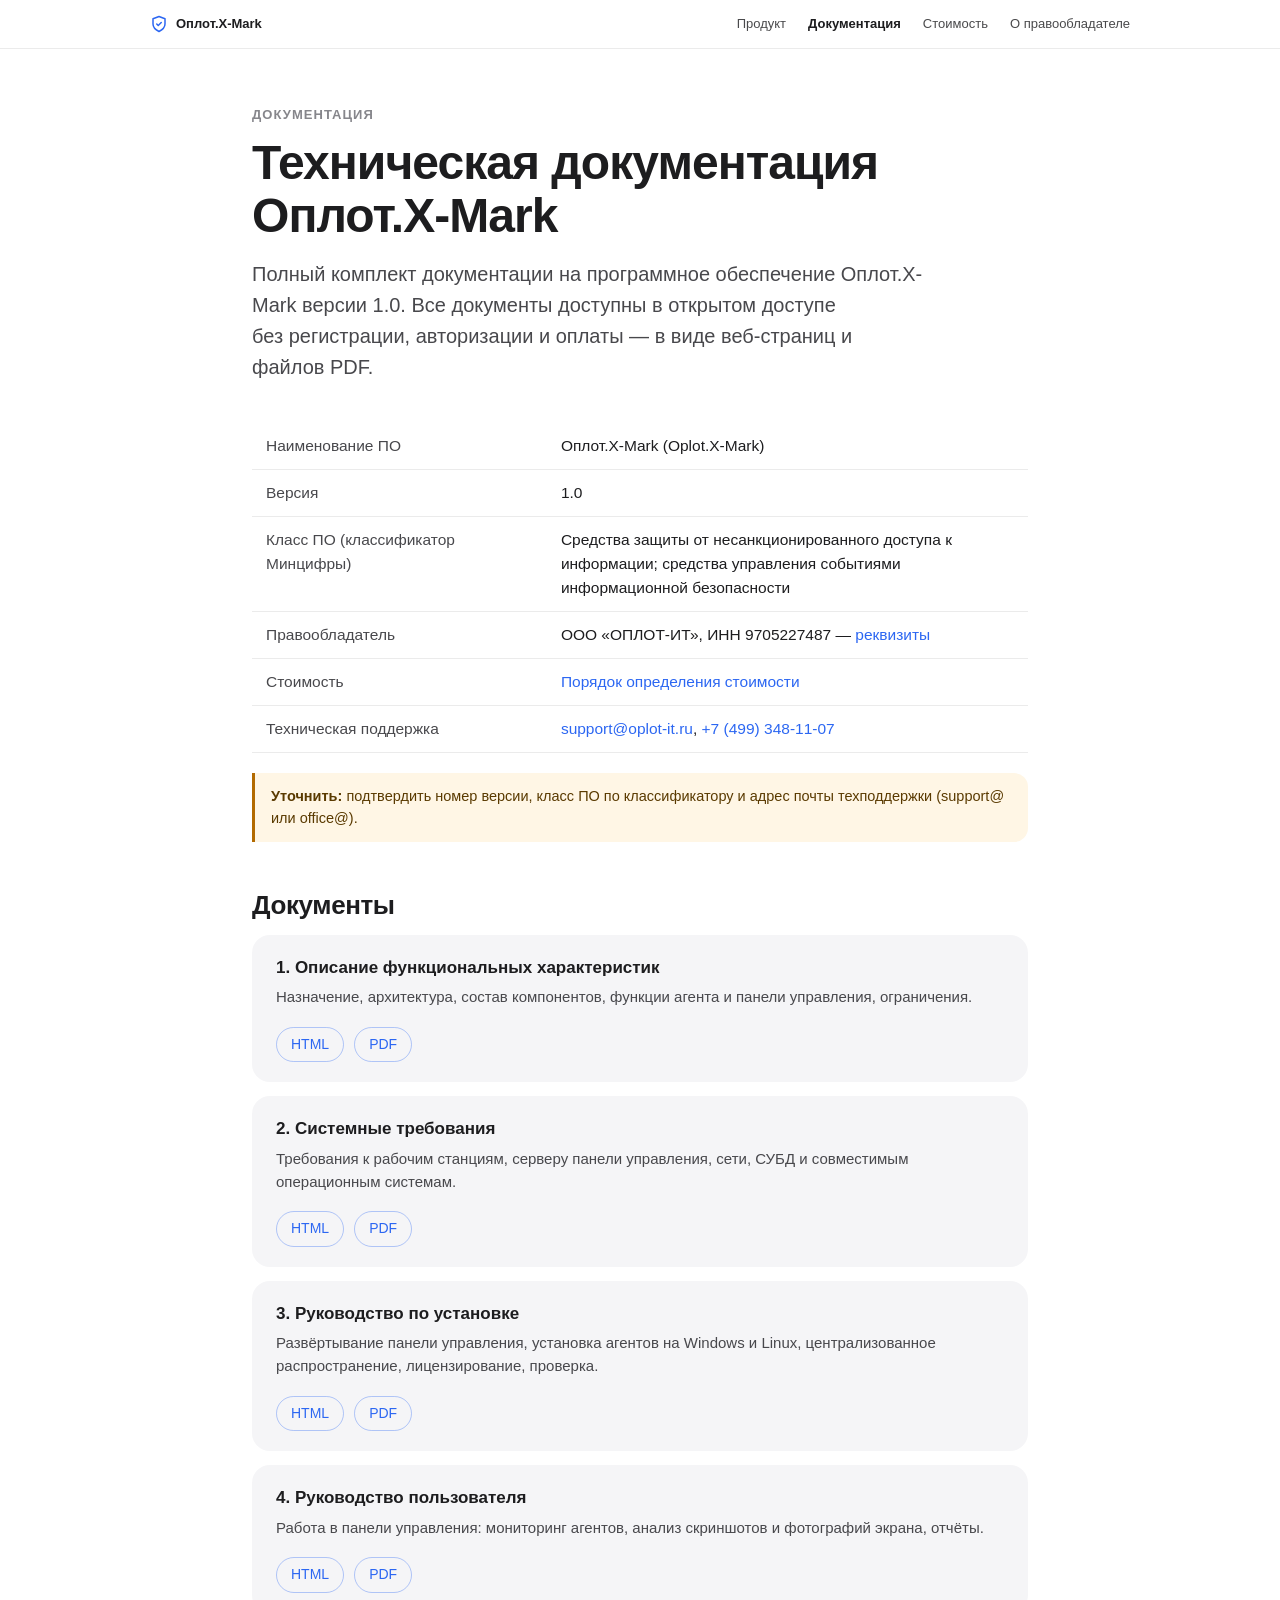
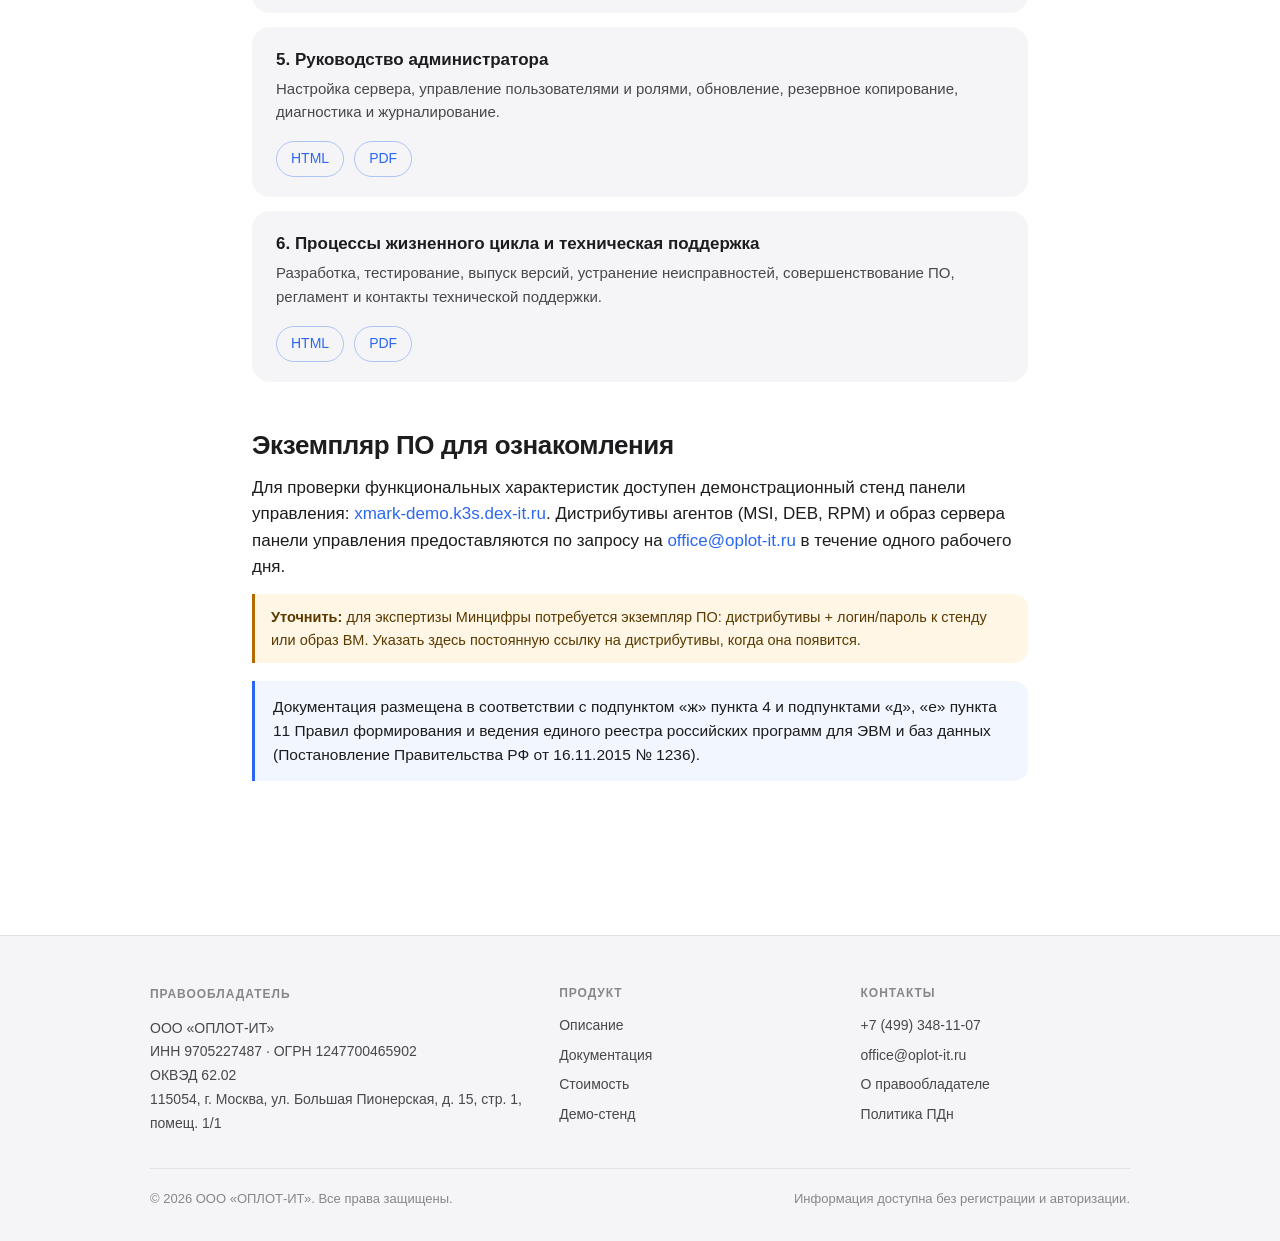
==== docs/index.html @ b3dbf7b7 "Prepare site for Russian software registry submission Add company details, pricing policy, privacy p" ====
<!DOCTYPE html>
<html lang="ru">
<head>
  <meta charset="utf-8">
  <meta name="viewport" content="width=device-width, initial-scale=1">
  <title>Документация — Оплот.X-Mark</title>
  <meta name="description" content="Техническая документация на программное обеспечение Оплот.X-Mark: функциональные характеристики, системные требования, руководство по установке, руководство пользователя, руководство администратора, процессы жизненного цикла и техническая поддержка. Доступна без регистрации.">
  <link rel="stylesheet" href="../assets/site.css">
</head>
<body>

<header class="site-header">
  <nav>
    <a class="brand" href="../">
      <svg viewBox="0 0 24 24" fill="none" stroke="#2C67F2" stroke-width="2" stroke-linecap="round" stroke-linejoin="round"><path d="M12 22s8-4 8-10V5l-8-3-8 3v7c0 6 8 10 8 10z"/><path d="M9 12l2 2 4-4"/></svg>
      Оплот.X-Mark
    </a>
    <div class="links">
      <a href="../">Продукт</a>
      <a href="./" class="active">Документация</a>
      <a href="../price.html">Стоимость</a>
      <a href="../company.html">О правообладателе</a>
    </div>
  </nav>
</header>

<main class="page">
  <div class="eyebrow">Документация</div>
  <h1>Техническая документация Оплот.X-Mark</h1>
  <p class="lead">Полный комплект документации на программное обеспечение Оплот.X-Mark версии 1.0. Все документы доступны в открытом доступе без регистрации, авторизации и оплаты — в виде веб-страниц и файлов PDF.</p>

  <div class="table-wrap">
    <table class="kv">
      <tbody>
        <tr><td>Наименование ПО</td><td>Оплот.X-Mark (Oplot.X-Mark)</td></tr>
        <tr><td>Версия</td><td>1.0</td></tr>
        <tr><td>Класс ПО (классификатор Минцифры)</td><td>Средства защиты от несанкционированного доступа к информации; средства управления событиями информационной безопасности</td></tr>
        <tr><td>Правообладатель</td><td>ООО «ОПЛОТ-ИТ», ИНН 9705227487 — <a href="../company.html">реквизиты</a></td></tr>
        <tr><td>Стоимость</td><td><a href="../price.html">Порядок определения стоимости</a></td></tr>
        <tr><td>Техническая поддержка</td><td><a href="mailto:support@oplot-it.ru">support@oplot-it.ru</a>, <a href="tel:+74993481107">+7 (499) 348-11-07</a></td></tr>
      </tbody>
    </table>
  </div>
  <p class="todo">подтвердить номер версии, класс ПО по классификатору и адрес почты техподдержки (support@ или office@).</p>

  <h2>Документы</h2>
  <ul class="doc-list">
    <li>
      <div>
        <div class="name">1. Описание функциональных характеристик</div>
        <div class="desc">Назначение, архитектура, состав компонентов, функции агента и панели управления, ограничения.</div>
      </div>
      <div class="files"><a class="btn ghost" href="functional.html">HTML</a><a class="btn ghost" href="pdf/xmark-functional.pdf">PDF</a></div>
    </li>
    <li>
      <div>
        <div class="name">2. Системные требования</div>
        <div class="desc">Требования к рабочим станциям, серверу панели управления, сети, СУБД и совместимым операционным системам.</div>
      </div>
      <div class="files"><a class="btn ghost" href="requirements.html">HTML</a><a class="btn ghost" href="pdf/xmark-requirements.pdf">PDF</a></div>
    </li>
    <li>
      <div>
        <div class="name">3. Руководство по установке</div>
        <div class="desc">Развёртывание панели управления, установка агентов на Windows и Linux, централизованное распространение, лицензирование, проверка.</div>
      </div>
      <div class="files"><a class="btn ghost" href="install.html">HTML</a><a class="btn ghost" href="pdf/xmark-install.pdf">PDF</a></div>
    </li>
    <li>
      <div>
        <div class="name">4. Руководство пользователя</div>
        <div class="desc">Работа в панели управления: мониторинг агентов, анализ скриншотов и фотографий экрана, отчёты.</div>
      </div>
      <div class="files"><a class="btn ghost" href="user-guide.html">HTML</a><a class="btn ghost" href="pdf/xmark-user-guide.pdf">PDF</a></div>
    </li>
    <li>
      <div>
        <div class="name">5. Руководство администратора</div>
        <div class="desc">Настройка сервера, управление пользователями и ролями, обновление, резервное копирование, диагностика и журналирование.</div>
      </div>
      <div class="files"><a class="btn ghost" href="admin-guide.html">HTML</a><a class="btn ghost" href="pdf/xmark-admin-guide.pdf">PDF</a></div>
    </li>
    <li>
      <div>
        <div class="name">6. Процессы жизненного цикла и техническая поддержка</div>
        <div class="desc">Разработка, тестирование, выпуск версий, устранение неисправностей, совершенствование ПО, регламент и контакты технической поддержки.</div>
      </div>
      <div class="files"><a class="btn ghost" href="lifecycle.html">HTML</a><a class="btn ghost" href="pdf/xmark-lifecycle.pdf">PDF</a></div>
    </li>
  </ul>

  <h2>Экземпляр ПО для ознакомления</h2>
  <p>Для проверки функциональных характеристик доступен демонстрационный стенд панели управления: <a href="https://xmark-demo.k3s.dex-it.ru" target="_blank" rel="noopener">xmark-demo.k3s.dex-it.ru</a>. Дистрибутивы агентов (MSI, DEB, RPM) и образ сервера панели управления предоставляются по запросу на <a href="mailto:office@oplot-it.ru">office@oplot-it.ru</a> в течение одного рабочего дня.</p>
  <p class="todo">для экспертизы Минцифры потребуется экземпляр ПО: дистрибутивы + логин/пароль к стенду или образ ВМ. Указать здесь постоянную ссылку на дистрибутивы, когда она появится.</p>

  <div class="note">Документация размещена в соответствии с подпунктом «ж» пункта 4 и подпунктами «д», «е» пункта 11 Правил формирования и ведения единого реестра российских программ для ЭВМ и баз данных (Постановление Правительства РФ от 16.11.2015 № 1236).</div>
</main>

<footer class="site-footer">
  <div class="inner">
    <div class="cols">
      <div class="req">
        <h5>Правообладатель</h5>
        ООО «ОПЛОТ-ИТ»<br>
        ИНН 9705227487 · ОГРН 1247700465902<br>
        ОКВЭД 62.02<br>
        115054, г. Москва, ул. Большая Пионерская, д. 15, стр. 1, помещ. 1/1
      </div>
      <div>
        <h5>Продукт</h5>
        <a href="../">Описание</a>
        <a href="./">Документация</a>
        <a href="../price.html">Стоимость</a>
        <a href="https://xmark-demo.k3s.dex-it.ru" target="_blank" rel="noopener">Демо-стенд</a>
      </div>
      <div>
        <h5>Контакты</h5>
        <a href="tel:+74993481107">+7 (499) 348-11-07</a>
        <a href="mailto:office@oplot-it.ru">office@oplot-it.ru</a>
        <a href="../company.html">О правообладателе</a>
        <a href="../privacy.html">Политика ПДн</a>
      </div>
    </div>
    <div class="bottom">
      <span>© 2026 ООО «ОПЛОТ-ИТ». Все права защищены.</span>
      <span>Информация доступна без регистрации и авторизации.</span>
    </div>
  </div>
</footer>

</body>
</html>
---- assets/site.css ----
/* Оплот.X-Mark — общие стили статических страниц (документация, реквизиты, стоимость) */
:root {
  --ink: #1D1D1F;
  --muted: #48484C;
  --faint: #86868B;
  --line: rgba(0, 0, 0, 0.08);
  --bg: #ffffff;
  --panel: #F5F5F7;
  --accent: #2C67F2;
  --accent-2: #62CFF4;
  --ok: #1d9d43;
  --warn: #b26a00;
  --warn-bg: #fff6e5;
  --radius: 24px;
}

* { box-sizing: border-box; margin: 0; padding: 0; }
html { -webkit-text-size-adjust: 100%; }
body {
  font-family: -apple-system, BlinkMacSystemFont, "Inter", "Segoe UI", Roboto, sans-serif;
  color: var(--ink);
  background: var(--bg);
  line-height: 1.55;
  font-size: 17px;
  -webkit-font-smoothing: antialiased;
}
a { color: var(--accent); text-decoration: none; }
a:hover { text-decoration: underline; }

/* ---------- шапка ---------- */
.site-header {
  position: sticky; top: 0; z-index: 10;
  background: rgba(255, 255, 255, 0.85);
  backdrop-filter: saturate(180%) blur(20px);
  -webkit-backdrop-filter: saturate(180%) blur(20px);
  border-bottom: 1px solid var(--line);
}
.site-header nav {
  max-width: 1024px; margin: 0 auto; padding: 0 22px; height: 48px;
  display: flex; align-items: center; justify-content: space-between; gap: 24px;
  font-size: 13px;
}
.site-header .brand { display: flex; align-items: center; gap: 8px; font-weight: 600; color: var(--ink); }
.site-header .brand svg { width: 18px; height: 18px; }
.site-header .links { display: flex; gap: 22px; flex-wrap: wrap; }
.site-header .links a { color: var(--ink); opacity: 0.8; }
.site-header .links a:hover { opacity: 1; text-decoration: none; }
.site-header .links a.active { opacity: 1; font-weight: 600; }

/* ---------- контейнеры ---------- */
.page { max-width: 820px; margin: 0 auto; padding: 56px 22px 96px; }
.page.wide { max-width: 1024px; }
.eyebrow { font-size: 13px; font-weight: 600; text-transform: uppercase; letter-spacing: 0.08em; color: var(--faint); margin-bottom: 12px; }
h1 { font-size: clamp(32px, 5vw, 48px); font-weight: 700; letter-spacing: -0.02em; line-height: 1.1; margin: 0 0 16px; }
.lead { font-size: 20px; color: var(--muted); margin-bottom: 40px; max-width: 680px; text-wrap: pretty; }
h2 { font-size: 26px; font-weight: 700; letter-spacing: -0.015em; margin: 48px 0 14px; line-height: 1.2; }
h3 { font-size: 19px; font-weight: 600; letter-spacing: -0.01em; margin: 28px 0 10px; }
h4 { font-size: 17px; font-weight: 600; margin: 20px 0 8px; }
p { margin: 0 0 14px; }
ul, ol { margin: 0 0 16px 24px; }
li { margin-bottom: 6px; }
li > ul, li > ol { margin-top: 6px; }
code { font-family: "JetBrains Mono", ui-monospace, SFMono-Regular, Menlo, monospace; font-size: 0.9em; background: var(--panel); padding: 1px 6px; border-radius: 6px; }
pre {
  font-family: "JetBrains Mono", ui-monospace, SFMono-Regular, Menlo, monospace; font-size: 13.5px; line-height: 1.6;
  background: #0A0A0A; color: #F5F5F7; padding: 18px 20px; border-radius: 14px; overflow-x: auto; margin: 0 0 18px;
}
pre code { background: none; padding: 0; color: inherit; font-size: inherit; }
hr { border: 0; border-top: 1px solid var(--line); margin: 40px 0; }
strong { font-weight: 600; }

/* ---------- таблицы ---------- */
.table-wrap { overflow-x: auto; margin: 0 0 20px; }
table { border-collapse: collapse; width: 100%; font-size: 15.5px; }
th, td { text-align: left; vertical-align: top; padding: 11px 14px; border-bottom: 1px solid var(--line); }
th { font-weight: 600; color: var(--muted); font-size: 13px; text-transform: uppercase; letter-spacing: 0.06em; background: var(--panel); }
th:first-child { border-top-left-radius: 12px; }
th:last-child { border-top-right-radius: 12px; }
table.kv td:first-child { color: var(--muted); width: 38%; }

/* ---------- блоки ---------- */
.card { background: var(--panel); border-radius: var(--radius); padding: 28px 30px; margin: 0 0 20px; }
.card h3 { margin-top: 0; }
.grid { display: grid; grid-template-columns: repeat(auto-fit, minmax(240px, 1fr)); gap: 16px; margin: 0 0 24px; }
.grid .card { margin: 0; }
.note { border-left: 3px solid var(--accent); background: rgba(44, 103, 242, 0.06); padding: 14px 18px; border-radius: 0 14px 14px 0; margin: 0 0 18px; font-size: 15.5px; }
.todo { border-left: 3px solid var(--warn); background: var(--warn-bg); color: #5a3a00; padding: 12px 16px; border-radius: 0 14px 14px 0; margin: 0 0 18px; font-size: 14.5px; }
.todo::before { content: "Уточнить: "; font-weight: 700; }
.badge { display: inline-block; font-size: 12px; font-weight: 600; padding: 3px 10px; border-radius: 100px; background: rgba(48, 209, 88, 0.12); color: var(--ok); white-space: nowrap; }
.badge.plan { background: rgba(44, 103, 242, 0.1); color: var(--accent); }
.btn { display: inline-block; background: var(--accent); color: #fff; padding: 10px 22px; border-radius: 100px; font-weight: 500; font-size: 15px; }
.btn:hover { background: #3D8EF0; text-decoration: none; }
.btn.ghost { background: transparent; color: var(--accent); border: 1px solid rgba(44, 103, 242, 0.35); }
.btn.ghost:hover { background: rgba(44, 103, 242, 0.06); }
.actions { display: flex; gap: 12px; flex-wrap: wrap; margin: 20px 0 32px; }

/* ---------- документация ---------- */
.doc-title {
  background: var(--panel); border-radius: var(--radius); padding: 36px 34px; margin: 0 0 40px;
}
.doc-title .eyebrow { margin-bottom: 8px; }
.doc-title h1 { margin-bottom: 8px; }
.doc-title .meta { color: var(--muted); font-size: 15px; display: flex; gap: 18px; flex-wrap: wrap; margin-top: 12px; }
.toc { background: var(--panel); border-radius: 18px; padding: 20px 26px; margin: 0 0 36px; font-size: 15.5px; }
.toc strong { display: block; margin-bottom: 8px; }
.toc ol { margin: 0 0 0 20px; }
.toc li { margin-bottom: 3px; }
.doc-list { list-style: none; margin: 0; padding: 0; display: grid; gap: 14px; }
.doc-list li { background: var(--panel); border-radius: 18px; padding: 20px 24px; margin: 0; display: flex; justify-content: space-between; gap: 18px; align-items: flex-start; flex-wrap: wrap; }
.doc-list .name { font-weight: 600; font-size: 17px; }
.doc-list .desc { color: var(--muted); font-size: 15px; margin-top: 4px; }
.doc-list .files { display: flex; gap: 10px; flex-shrink: 0; }
.doc-list .files a { font-size: 14px; padding: 6px 14px; }
.doc-footer { margin-top: 56px; padding-top: 24px; border-top: 1px solid var(--line); color: var(--faint); font-size: 14px; }

/* ---------- футер ---------- */
.site-footer { background: var(--panel); border-top: 1px solid var(--line); margin-top: 40px; }
.site-footer .inner { max-width: 1024px; margin: 0 auto; padding: 48px 22px 32px; font-size: 14px; color: var(--muted); }
.site-footer .cols { display: grid; grid-template-columns: 1.4fr 1fr 1fr; gap: 32px; margin-bottom: 32px; }
.site-footer .cols h5 { font-size: 12px; text-transform: uppercase; letter-spacing: 0.08em; color: var(--faint); margin: 0 0 12px; }
.site-footer .cols a { color: var(--muted); display: block; margin-bottom: 8px; }
.site-footer .cols a:hover { color: var(--ink); text-decoration: none; }
.site-footer .req { line-height: 1.7; }
.site-footer .bottom { border-top: 1px solid var(--line); padding-top: 20px; display: flex; justify-content: space-between; gap: 16px; flex-wrap: wrap; color: var(--faint); font-size: 13px; }
@media (max-width: 700px) {
  .site-footer .cols { grid-template-columns: 1fr; gap: 22px; }
  .site-header .links { gap: 14px; }
  body { font-size: 16px; }
}

/* ---------- печать / PDF ---------- */
@media print {
  .site-header, .site-footer, .actions, .no-print { display: none !important; }
  body { font-size: 11.5pt; color: #000; }
  .page { max-width: none; padding: 0; }
  .doc-title, .card, .toc, .note { background: #f3f3f3 !important; -webkit-print-color-adjust: exact; print-color-adjust: exact; }
  .todo { background: #fff3d6 !important; -webkit-print-color-adjust: exact; print-color-adjust: exact; }
  pre { background: #111 !important; color: #fff !important; -webkit-print-color-adjust: exact; print-color-adjust: exact; white-space: pre-wrap; }
  h2 { page-break-after: avoid; break-after: avoid; }
  table, pre, .card { page-break-inside: avoid; break-inside: avoid; }
  a { color: #000; }
  a[href^="http"]::after { content: " (" attr(href) ")"; font-size: 0.85em; color: #555; }
  @page { margin: 18mm 16mm; }
}
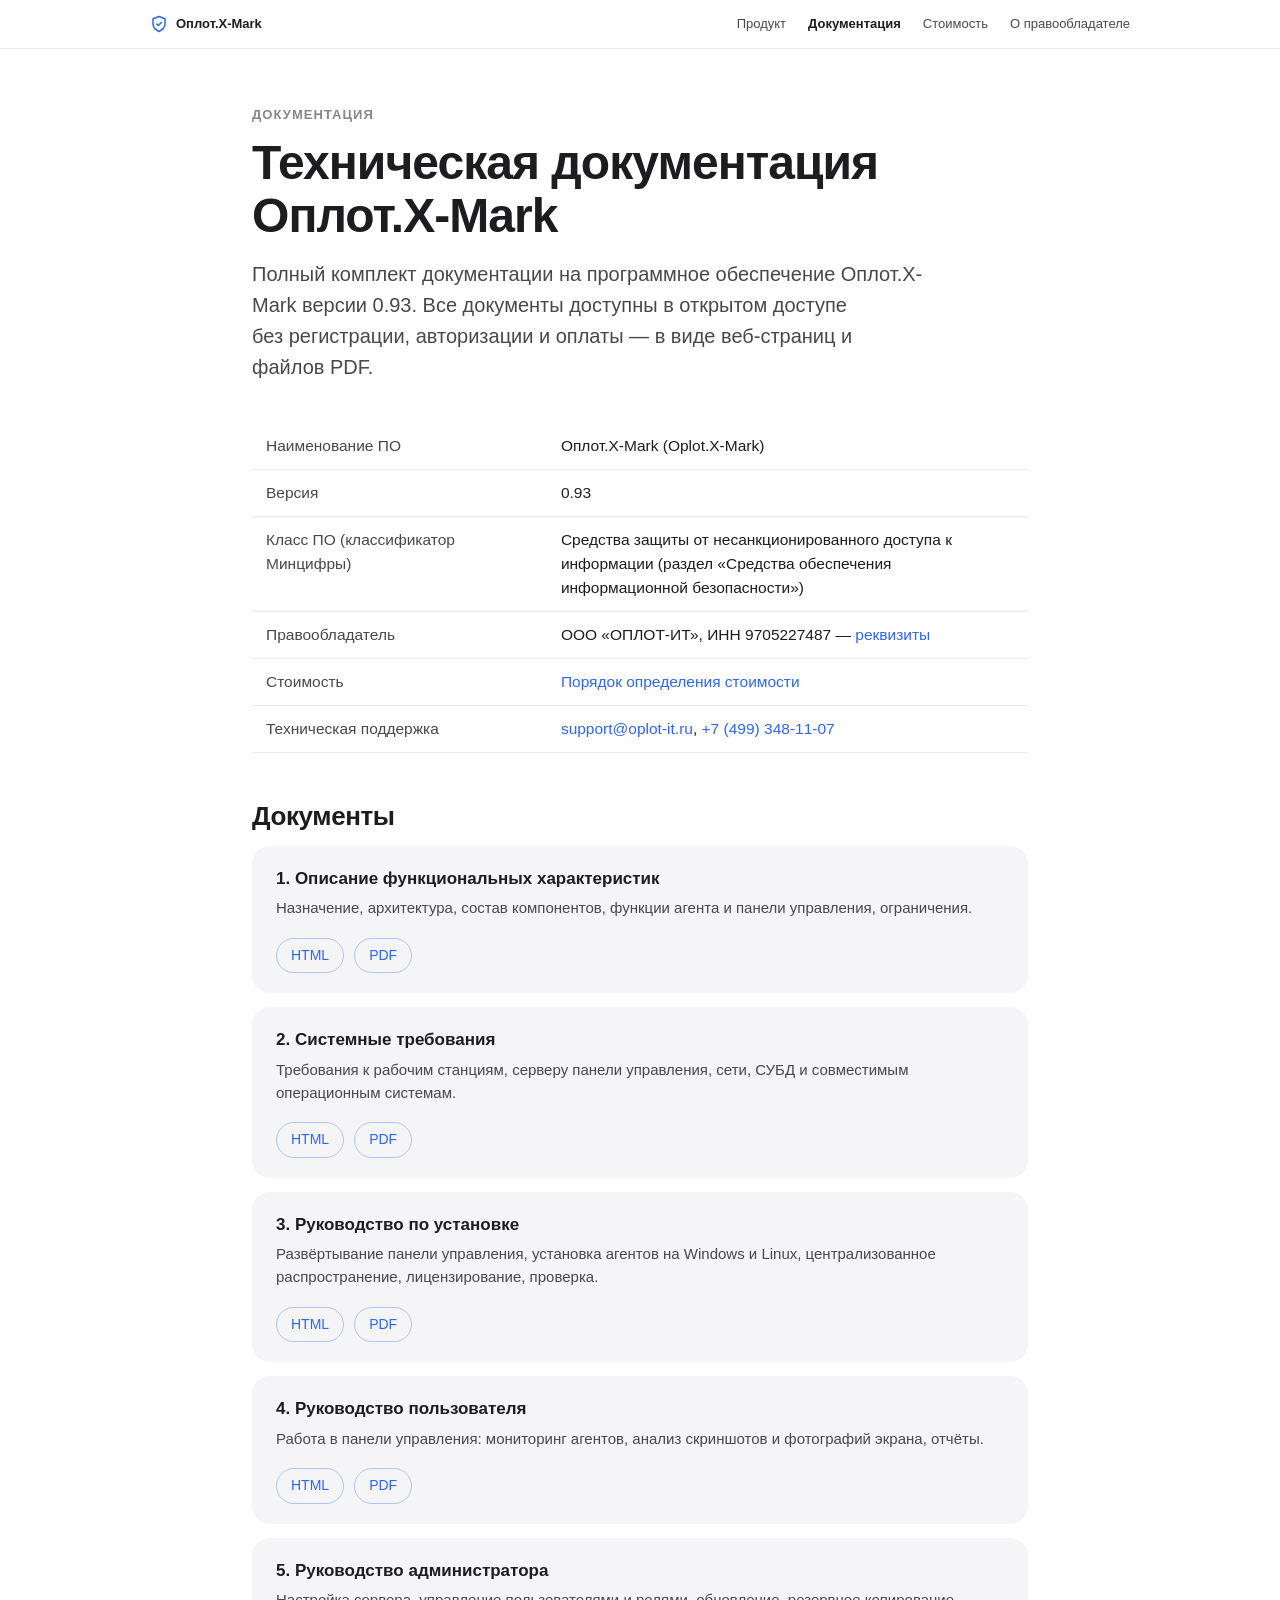
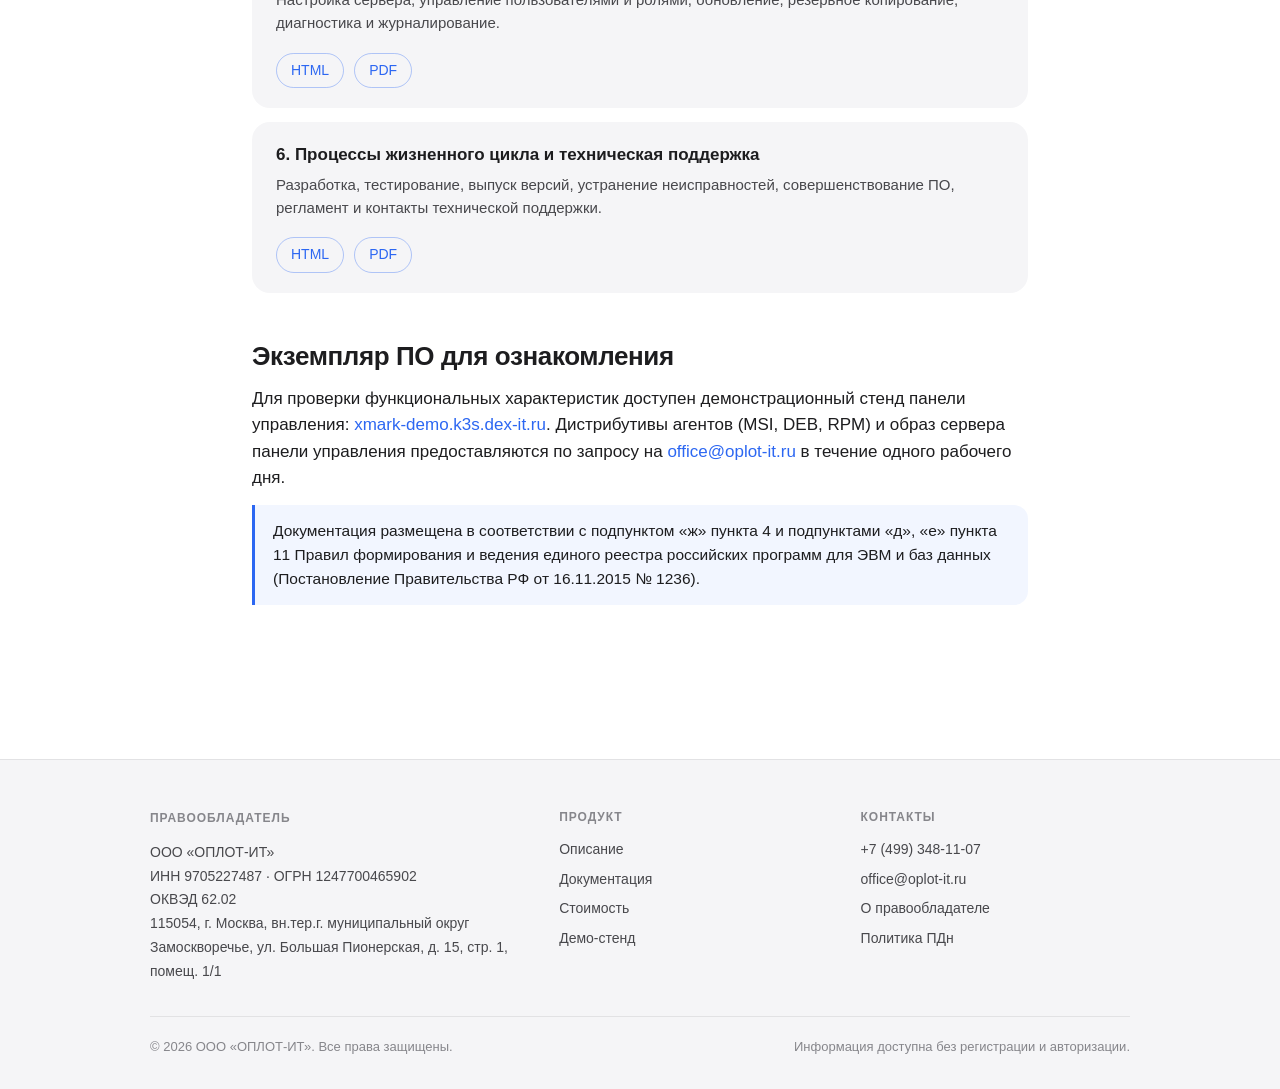
==== commit 648d70b5: "Fill company data from EGRUL extract, set version 0.93, finalize docs Address, OKVED codes and requi" ====
--- a/docs/index.html
+++ b/docs/index.html
@@ -27,21 +27,20 @@
 <main class="page">
   <div class="eyebrow">Документация</div>
   <h1>Техническая документация Оплот.X-Mark</h1>
-  <p class="lead">Полный комплект документации на программное обеспечение Оплот.X-Mark версии 1.0. Все документы доступны в открытом доступе без регистрации, авторизации и оплаты — в виде веб-страниц и файлов PDF.</p>
+  <p class="lead">Полный комплект документации на программное обеспечение Оплот.X-Mark версии 0.93. Все документы доступны в открытом доступе без регистрации, авторизации и оплаты — в виде веб-страниц и файлов PDF.</p>
 
   <div class="table-wrap">
     <table class="kv">
       <tbody>
         <tr><td>Наименование ПО</td><td>Оплот.X-Mark (Oplot.X-Mark)</td></tr>
-        <tr><td>Версия</td><td>1.0</td></tr>
-        <tr><td>Класс ПО (классификатор Минцифры)</td><td>Средства защиты от несанкционированного доступа к информации; средства управления событиями информационной безопасности</td></tr>
+        <tr><td>Версия</td><td>0.93</td></tr>
+        <tr><td>Класс ПО (классификатор Минцифры)</td><td>Средства защиты от несанкционированного доступа к информации (раздел «Средства обеспечения информационной безопасности»)</td></tr>
         <tr><td>Правообладатель</td><td>ООО «ОПЛОТ-ИТ», ИНН 9705227487 — <a href="../company.html">реквизиты</a></td></tr>
         <tr><td>Стоимость</td><td><a href="../price.html">Порядок определения стоимости</a></td></tr>
         <tr><td>Техническая поддержка</td><td><a href="mailto:support@oplot-it.ru">support@oplot-it.ru</a>, <a href="tel:+74993481107">+7 (499) 348-11-07</a></td></tr>
       </tbody>
     </table>
   </div>
-  <p class="todo">подтвердить номер версии, класс ПО по классификатору и адрес почты техподдержки (support@ или office@).</p>
 
   <h2>Документы</h2>
   <ul class="doc-list">
@@ -91,7 +90,6 @@
 
   <h2>Экземпляр ПО для ознакомления</h2>
   <p>Для проверки функциональных характеристик доступен демонстрационный стенд панели управления: <a href="https://xmark-demo.k3s.dex-it.ru" target="_blank" rel="noopener">xmark-demo.k3s.dex-it.ru</a>. Дистрибутивы агентов (MSI, DEB, RPM) и образ сервера панели управления предоставляются по запросу на <a href="mailto:office@oplot-it.ru">office@oplot-it.ru</a> в течение одного рабочего дня.</p>
-  <p class="todo">для экспертизы Минцифры потребуется экземпляр ПО: дистрибутивы + логин/пароль к стенду или образ ВМ. Указать здесь постоянную ссылку на дистрибутивы, когда она появится.</p>
 
   <div class="note">Документация размещена в соответствии с подпунктом «ж» пункта 4 и подпунктами «д», «е» пункта 11 Правил формирования и ведения единого реестра российских программ для ЭВМ и баз данных (Постановление Правительства РФ от 16.11.2015 № 1236).</div>
 </main>
@@ -104,7 +102,7 @@
         ООО «ОПЛОТ-ИТ»<br>
         ИНН 9705227487 · ОГРН 1247700465902<br>
         ОКВЭД 62.02<br>
-        115054, г. Москва, ул. Большая Пионерская, д. 15, стр. 1, помещ. 1/1
+        115054, г. Москва, вн.тер.г. муниципальный округ Замоскворечье, ул. Большая Пионерская, д. 15, стр. 1, помещ. 1/1
       </div>
       <div>
         <h5>Продукт</h5>
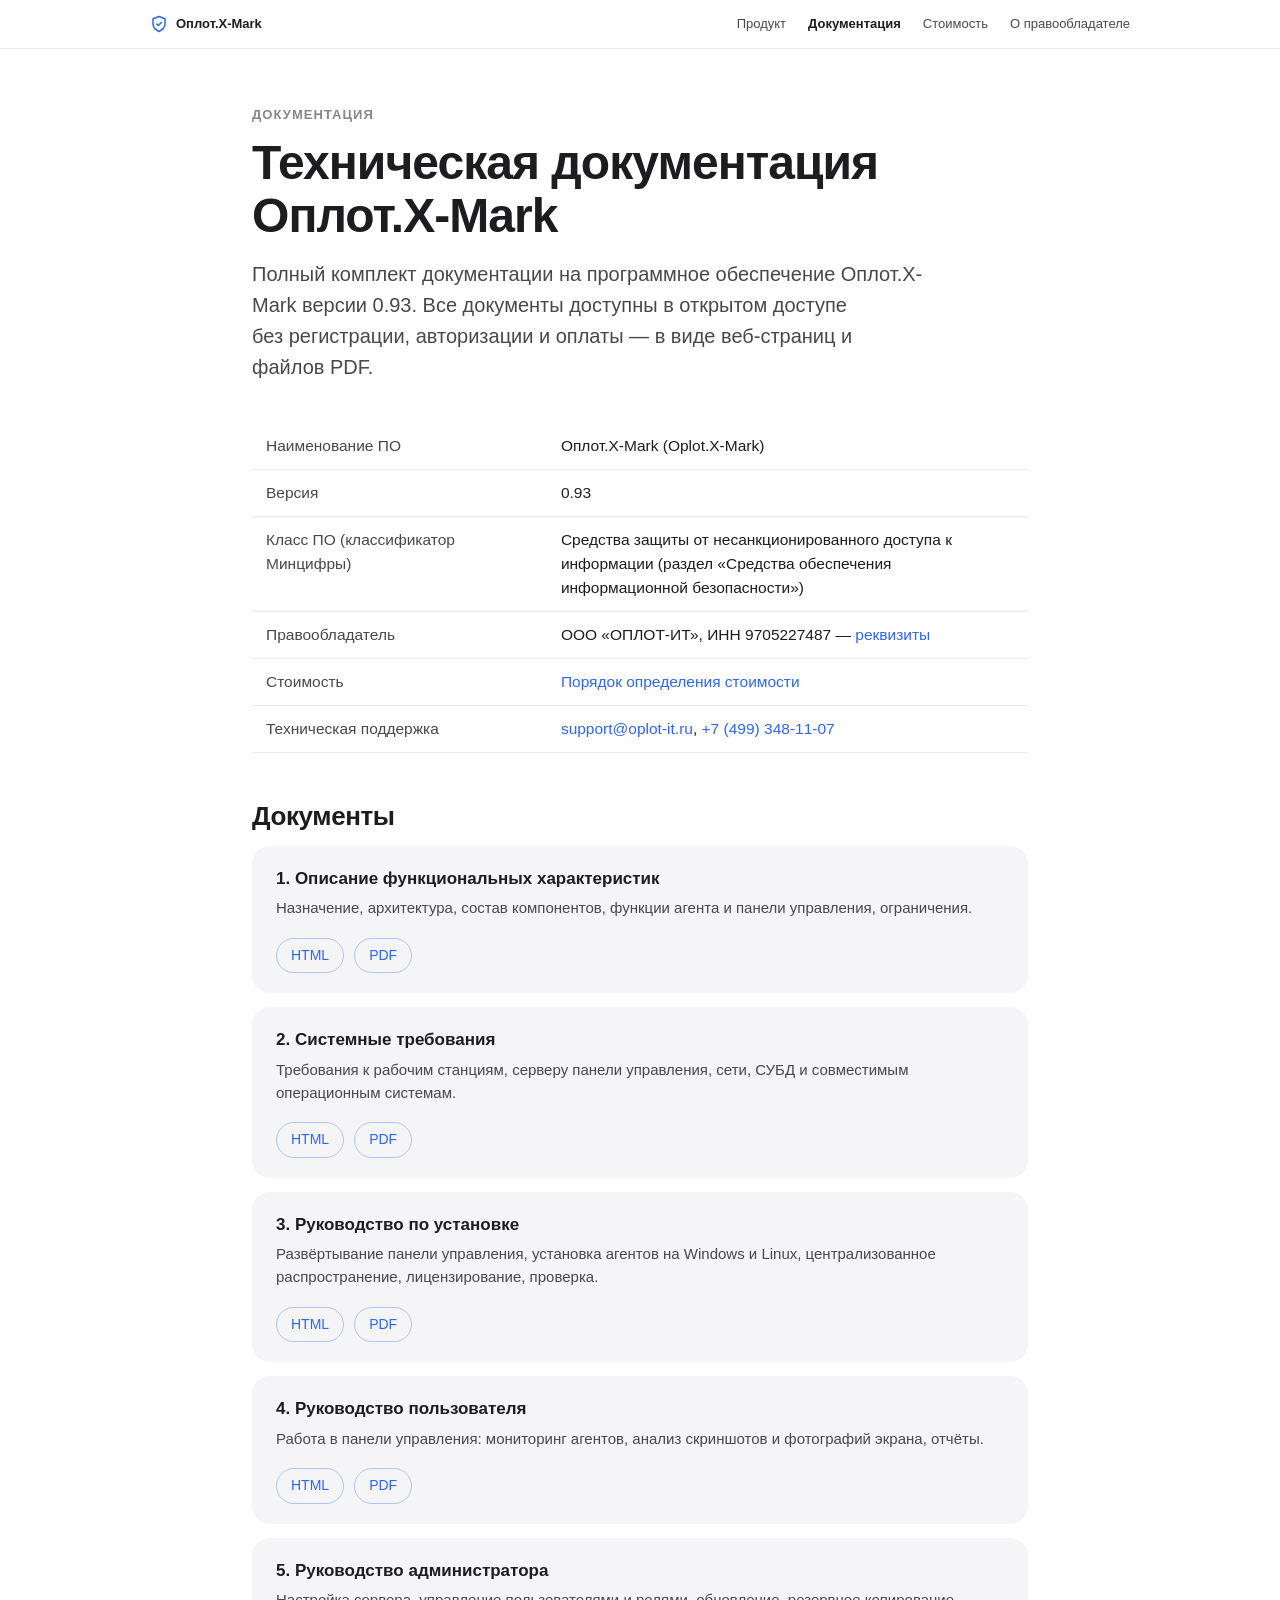
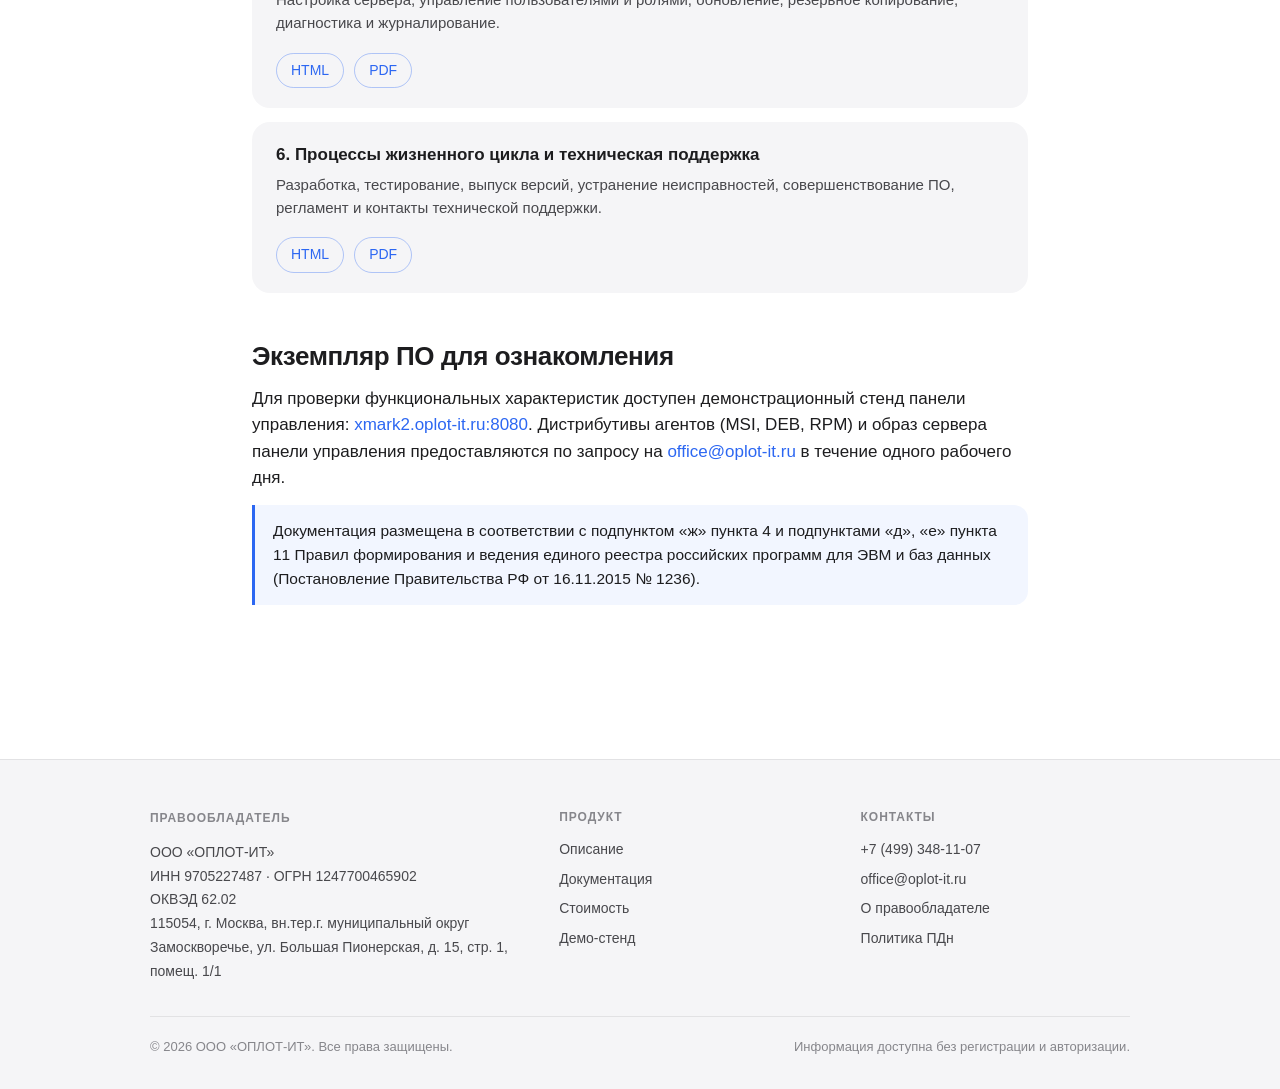
==== commit 1ad4e3c7: "Демо-стенд: xmark-demo.k3s.dex-it.ru → xmark2.oplot-it.ru:8080 Прежний стенд в k3s dex снят 2026-09-" ====
--- a/docs/index.html
+++ b/docs/index.html
@@ -89,7 +89,7 @@
   </ul>
 
   <h2>Экземпляр ПО для ознакомления</h2>
-  <p>Для проверки функциональных характеристик доступен демонстрационный стенд панели управления: <a href="https://xmark-demo.k3s.dex-it.ru" target="_blank" rel="noopener">xmark-demo.k3s.dex-it.ru</a>. Дистрибутивы агентов (MSI, DEB, RPM) и образ сервера панели управления предоставляются по запросу на <a href="mailto:office@oplot-it.ru">office@oplot-it.ru</a> в течение одного рабочего дня.</p>
+  <p>Для проверки функциональных характеристик доступен демонстрационный стенд панели управления: <a href="https://xmark2.oplot-it.ru:8080" target="_blank" rel="noopener">xmark2.oplot-it.ru:8080</a>. Дистрибутивы агентов (MSI, DEB, RPM) и образ сервера панели управления предоставляются по запросу на <a href="mailto:office@oplot-it.ru">office@oplot-it.ru</a> в течение одного рабочего дня.</p>
 
   <div class="note">Документация размещена в соответствии с подпунктом «ж» пункта 4 и подпунктами «д», «е» пункта 11 Правил формирования и ведения единого реестра российских программ для ЭВМ и баз данных (Постановление Правительства РФ от 16.11.2015 № 1236).</div>
 </main>
@@ -109,7 +109,7 @@
         <a href="../">Описание</a>
         <a href="./">Документация</a>
         <a href="../price.html">Стоимость</a>
-        <a href="https://xmark-demo.k3s.dex-it.ru" target="_blank" rel="noopener">Демо-стенд</a>
+        <a href="https://xmark2.oplot-it.ru:8080" target="_blank" rel="noopener">Демо-стенд</a>
       </div>
       <div>
         <h5>Контакты</h5>
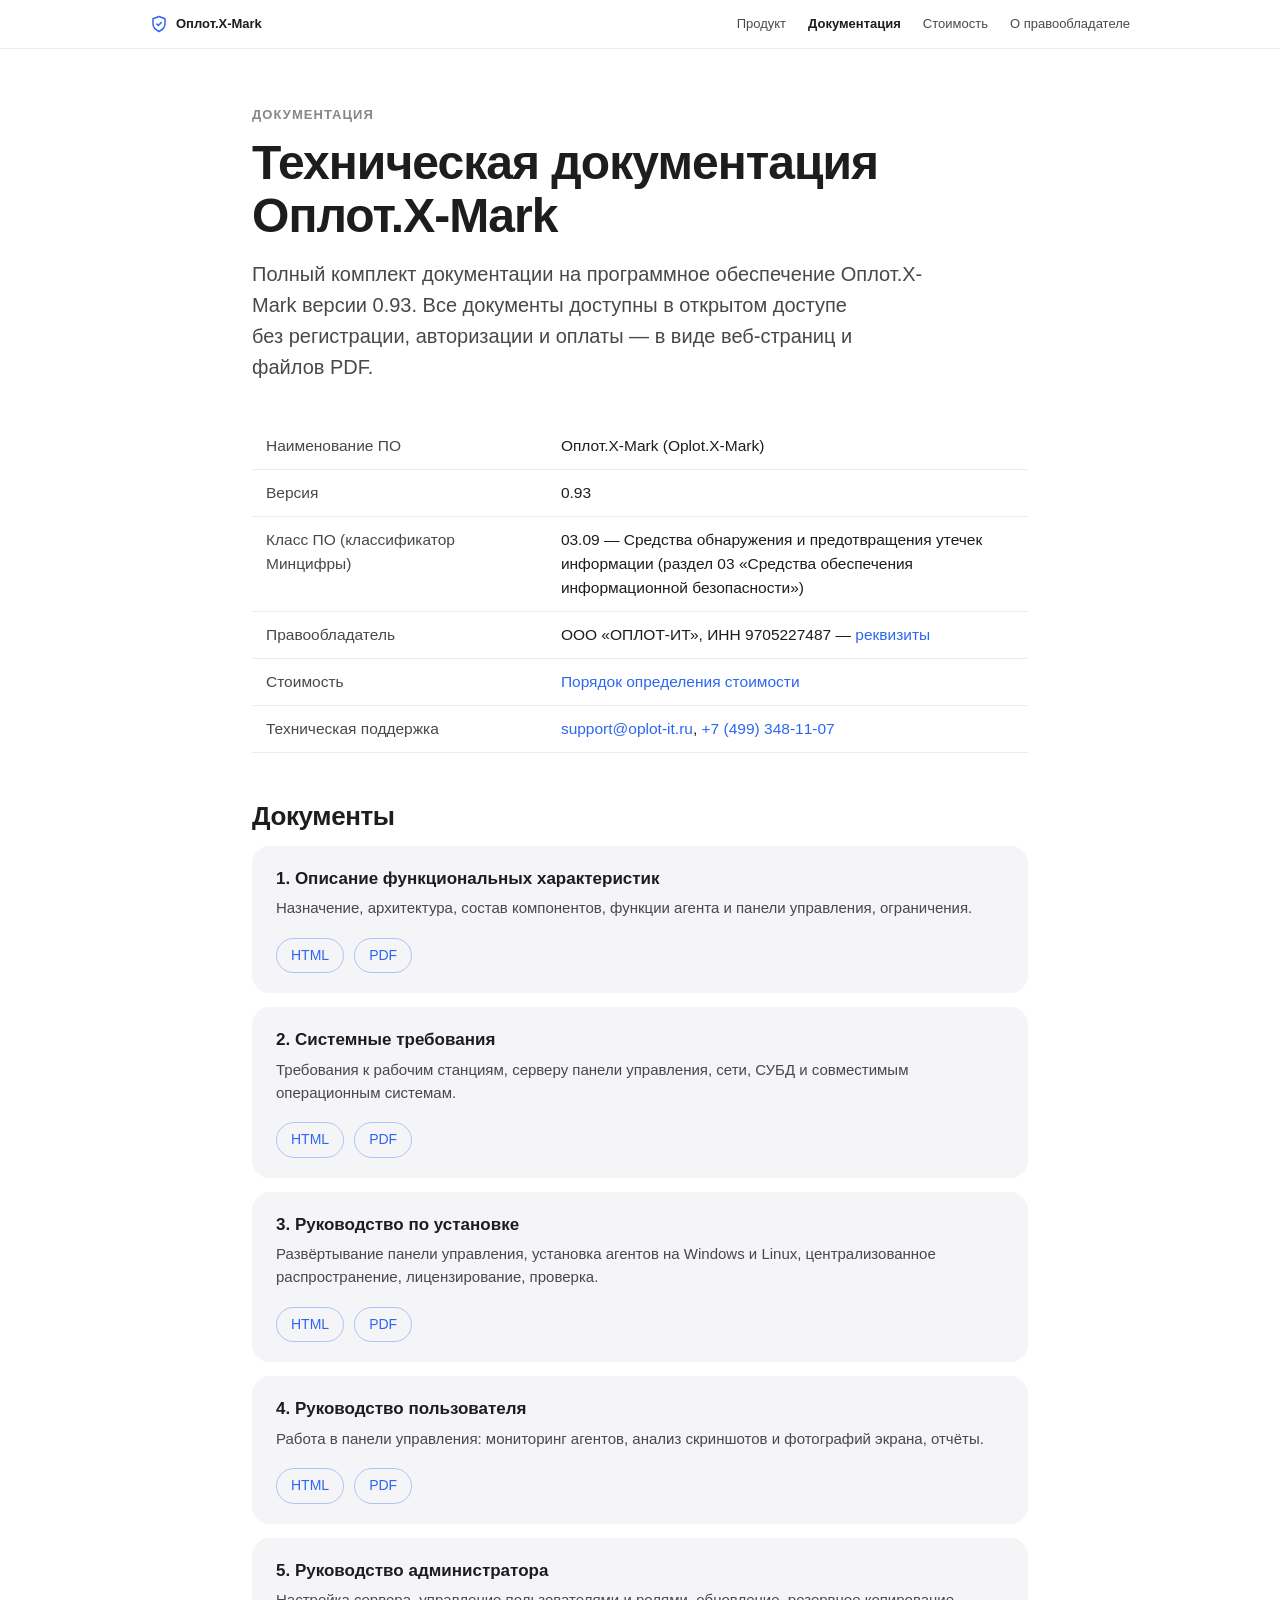
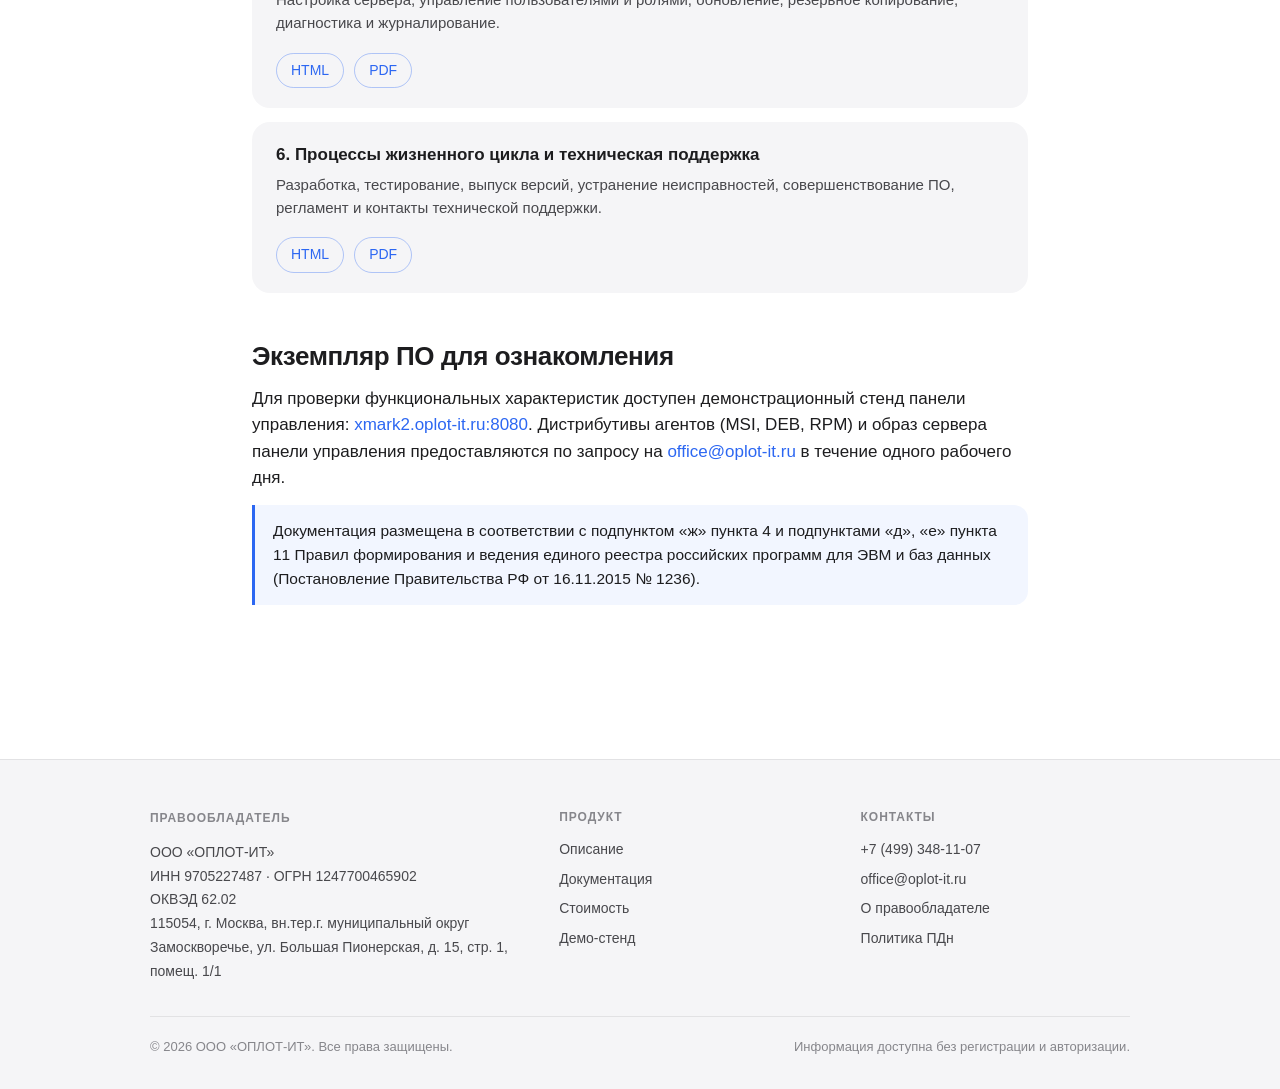
==== commit fafc0458: "Лендинг и документы: класс ПО 03.09, результат вместо устройства метки, без «< 1 %» и хранения ПДн в" ====
--- a/docs/index.html
+++ b/docs/index.html
@@ -34,7 +34,7 @@
       <tbody>
         <tr><td>Наименование ПО</td><td>Оплот.X-Mark (Oplot.X-Mark)</td></tr>
         <tr><td>Версия</td><td>0.93</td></tr>
-        <tr><td>Класс ПО (классификатор Минцифры)</td><td>Средства защиты от несанкционированного доступа к информации (раздел «Средства обеспечения информационной безопасности»)</td></tr>
+        <tr><td>Класс ПО (классификатор Минцифры)</td><td>03.09 — Средства обнаружения и предотвращения утечек информации (раздел 03 «Средства обеспечения информационной безопасности»)</td></tr>
         <tr><td>Правообладатель</td><td>ООО «ОПЛОТ-ИТ», ИНН 9705227487 — <a href="../company.html">реквизиты</a></td></tr>
         <tr><td>Стоимость</td><td><a href="../price.html">Порядок определения стоимости</a></td></tr>
         <tr><td>Техническая поддержка</td><td><a href="mailto:support@oplot-it.ru">support@oplot-it.ru</a>, <a href="tel:+74993481107">+7 (499) 348-11-07</a></td></tr>
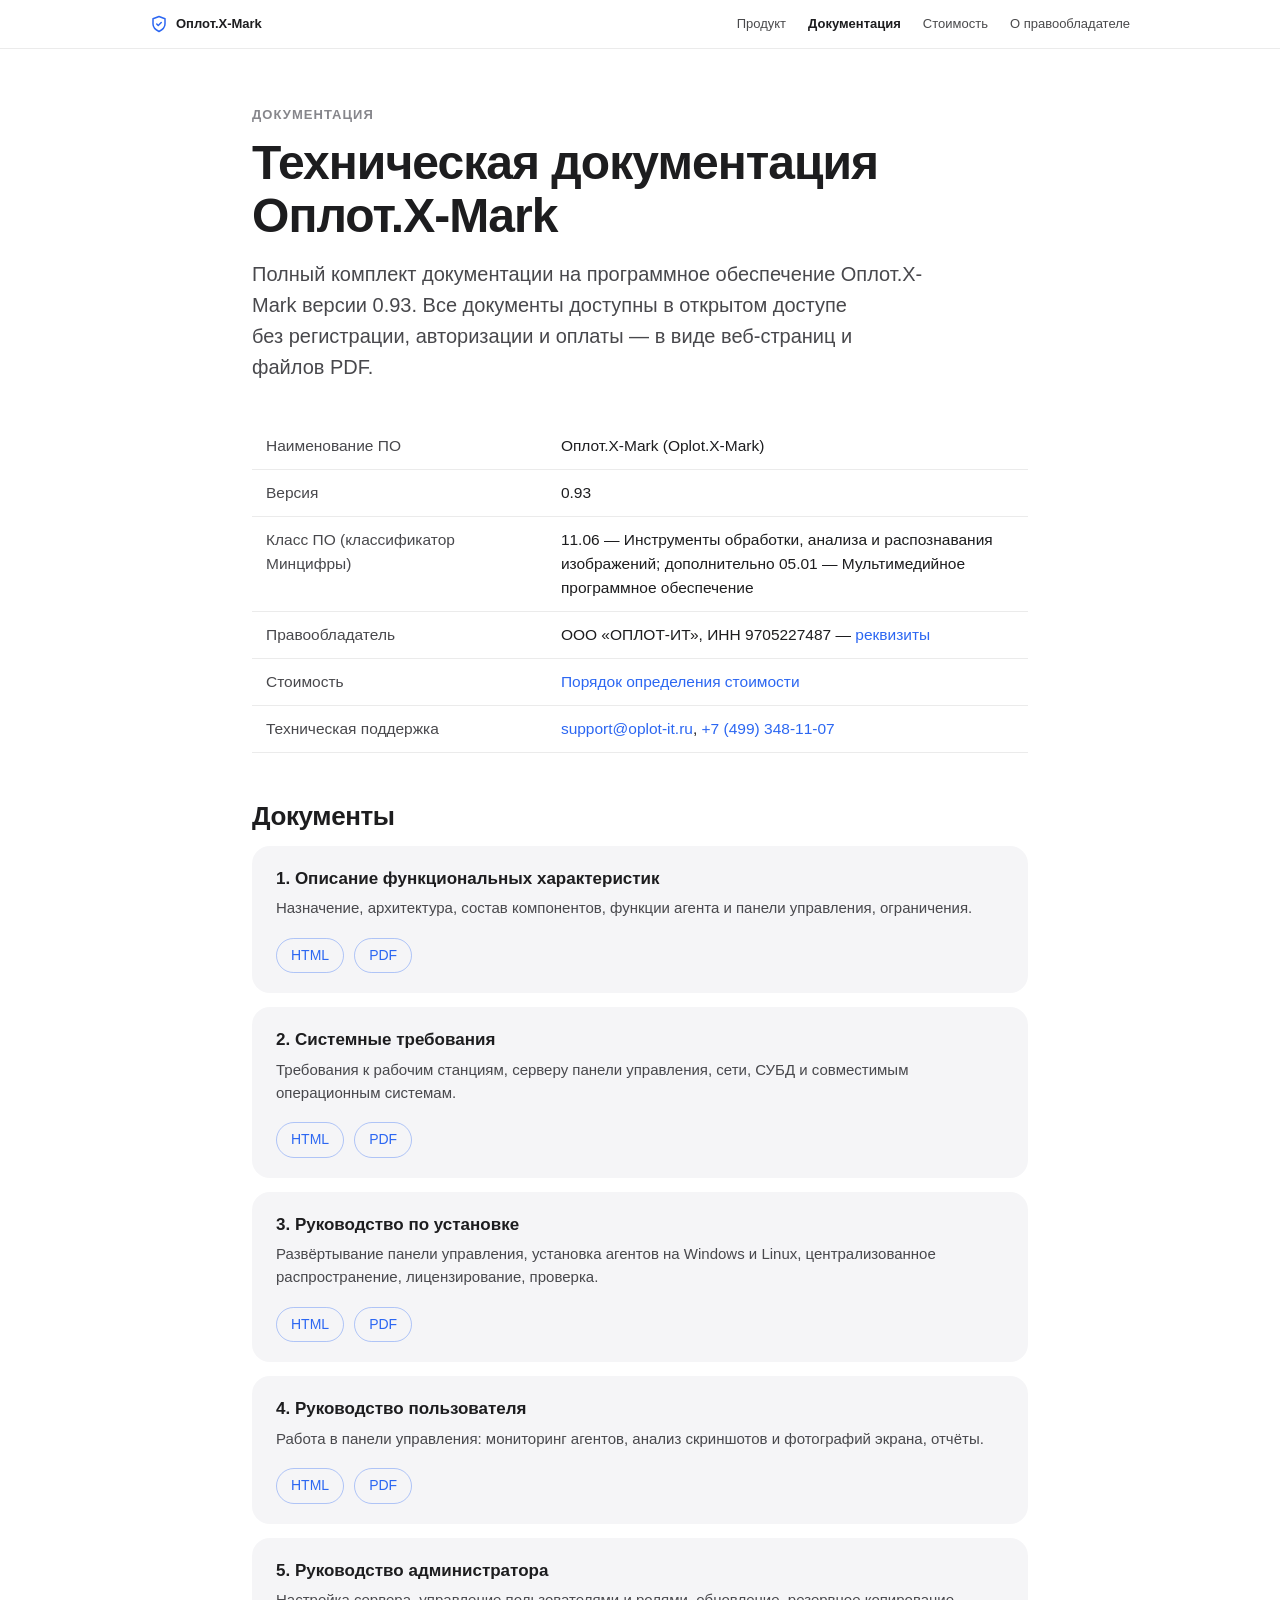
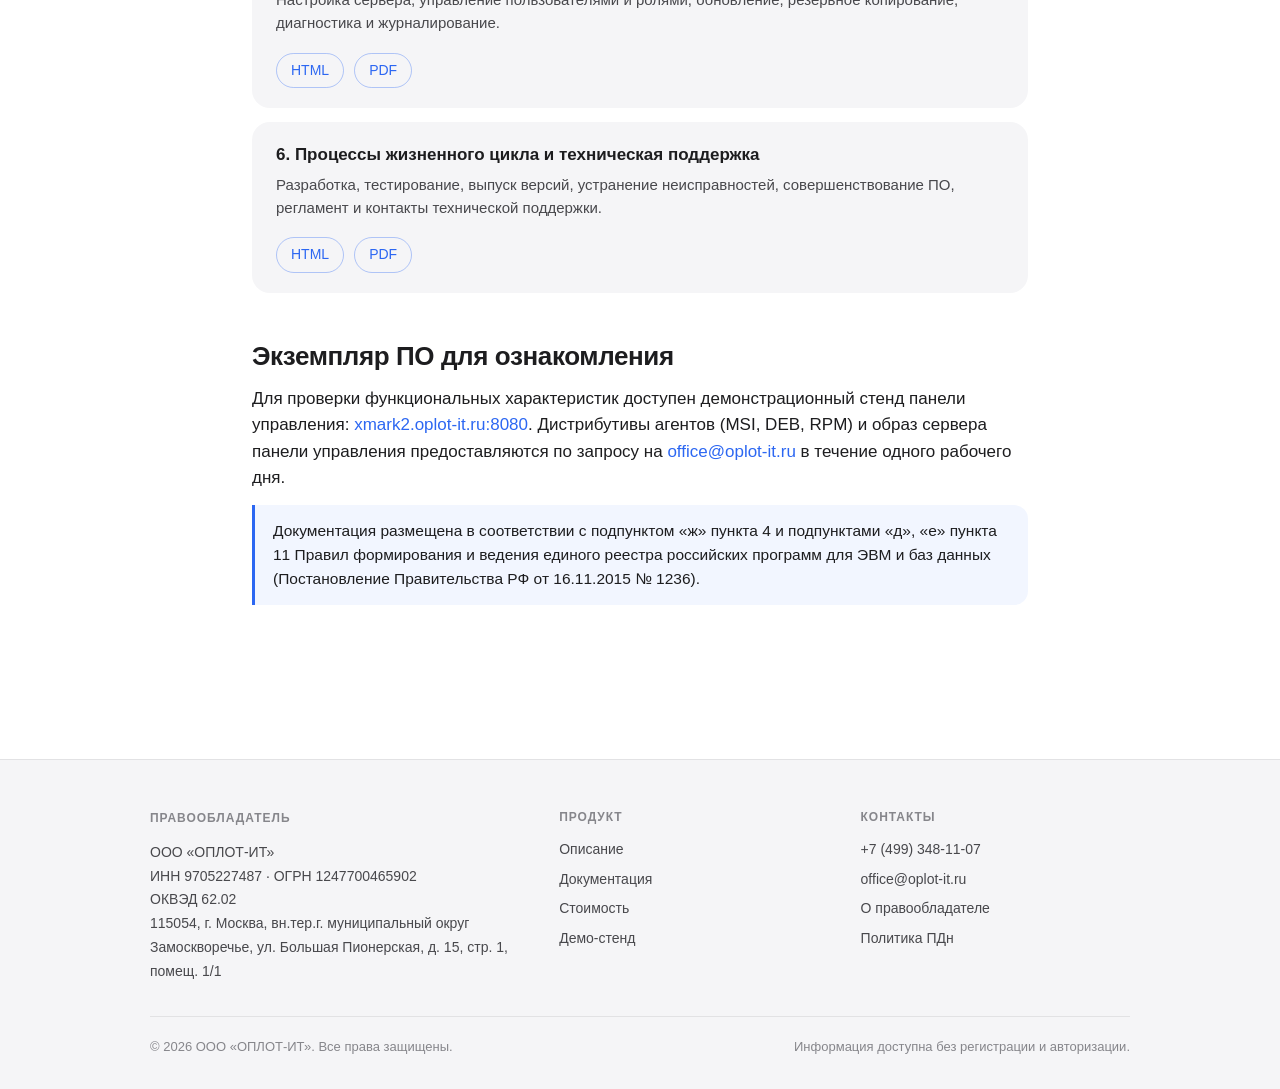
==== commit 926d2f6a: "Reposition as content watermarking, not an information-security tool Rewrite landing, company page, " ====
--- a/docs/index.html
+++ b/docs/index.html
@@ -34,7 +34,7 @@
       <tbody>
         <tr><td>Наименование ПО</td><td>Оплот.X-Mark (Oplot.X-Mark)</td></tr>
         <tr><td>Версия</td><td>0.93</td></tr>
-        <tr><td>Класс ПО (классификатор Минцифры)</td><td>03.09 — Средства обнаружения и предотвращения утечек информации (раздел 03 «Средства обеспечения информационной безопасности»)</td></tr>
+        <tr><td>Класс ПО (классификатор Минцифры)</td><td>11.06 — Инструменты обработки, анализа и распознавания изображений; дополнительно 05.01 — Мультимедийное программное обеспечение</td></tr>
         <tr><td>Правообладатель</td><td>ООО «ОПЛОТ-ИТ», ИНН 9705227487 — <a href="../company.html">реквизиты</a></td></tr>
         <tr><td>Стоимость</td><td><a href="../price.html">Порядок определения стоимости</a></td></tr>
         <tr><td>Техническая поддержка</td><td><a href="mailto:support@oplot-it.ru">support@oplot-it.ru</a>, <a href="tel:+74993481107">+7 (499) 348-11-07</a></td></tr>
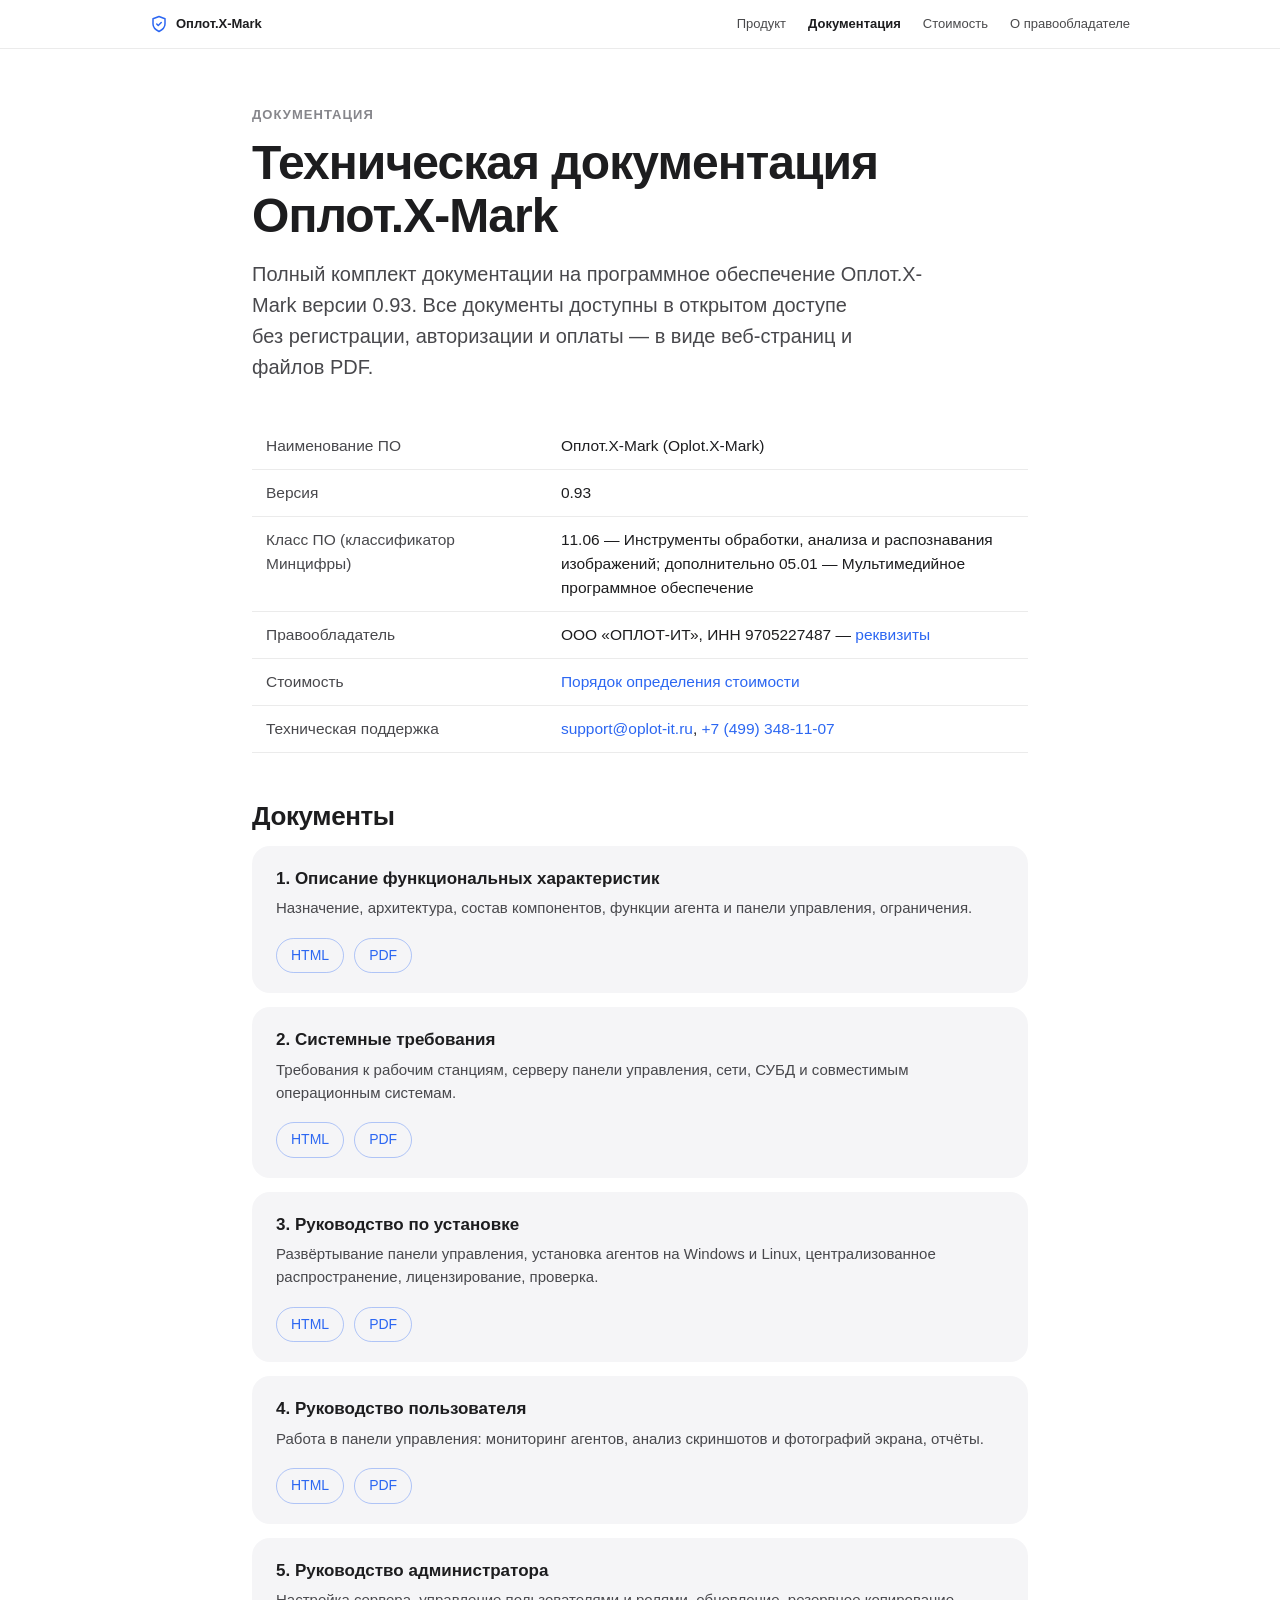
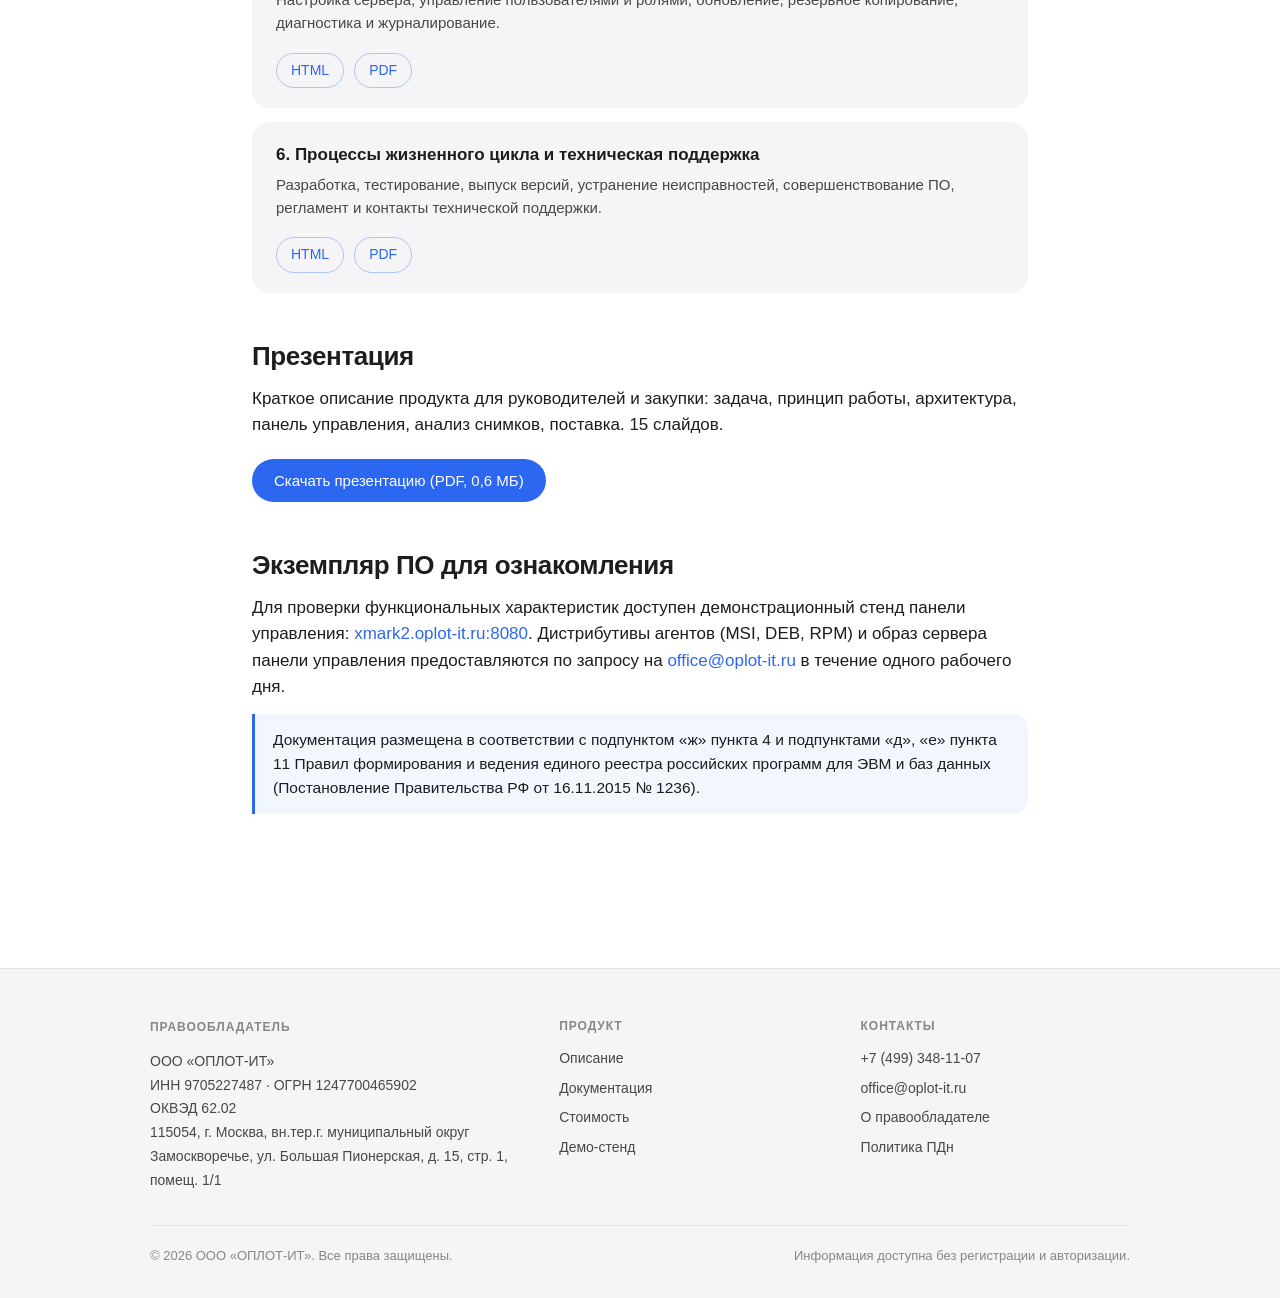
==== commit d8df9ff0: "Add product presentation (PDF) with download links Presentation lives in assets/; linked from the la" ====
--- a/docs/index.html
+++ b/docs/index.html
@@ -88,6 +88,10 @@
     </li>
   </ul>
 
+  <h2>Презентация</h2>
+  <p>Краткое описание продукта для руководителей и закупки: задача, принцип работы, архитектура, панель управления, анализ снимков, поставка. 15 слайдов.</p>
+  <div class="actions"><a class="btn" href="../assets/oplot-xmark-presentation.pdf" download>Скачать презентацию (PDF, 0,6 МБ)</a></div>
+
   <h2>Экземпляр ПО для ознакомления</h2>
   <p>Для проверки функциональных характеристик доступен демонстрационный стенд панели управления: <a href="https://xmark2.oplot-it.ru:8080" target="_blank" rel="noopener">xmark2.oplot-it.ru:8080</a>. Дистрибутивы агентов (MSI, DEB, RPM) и образ сервера панели управления предоставляются по запросу на <a href="mailto:office@oplot-it.ru">office@oplot-it.ru</a> в течение одного рабочего дня.</p>
 
